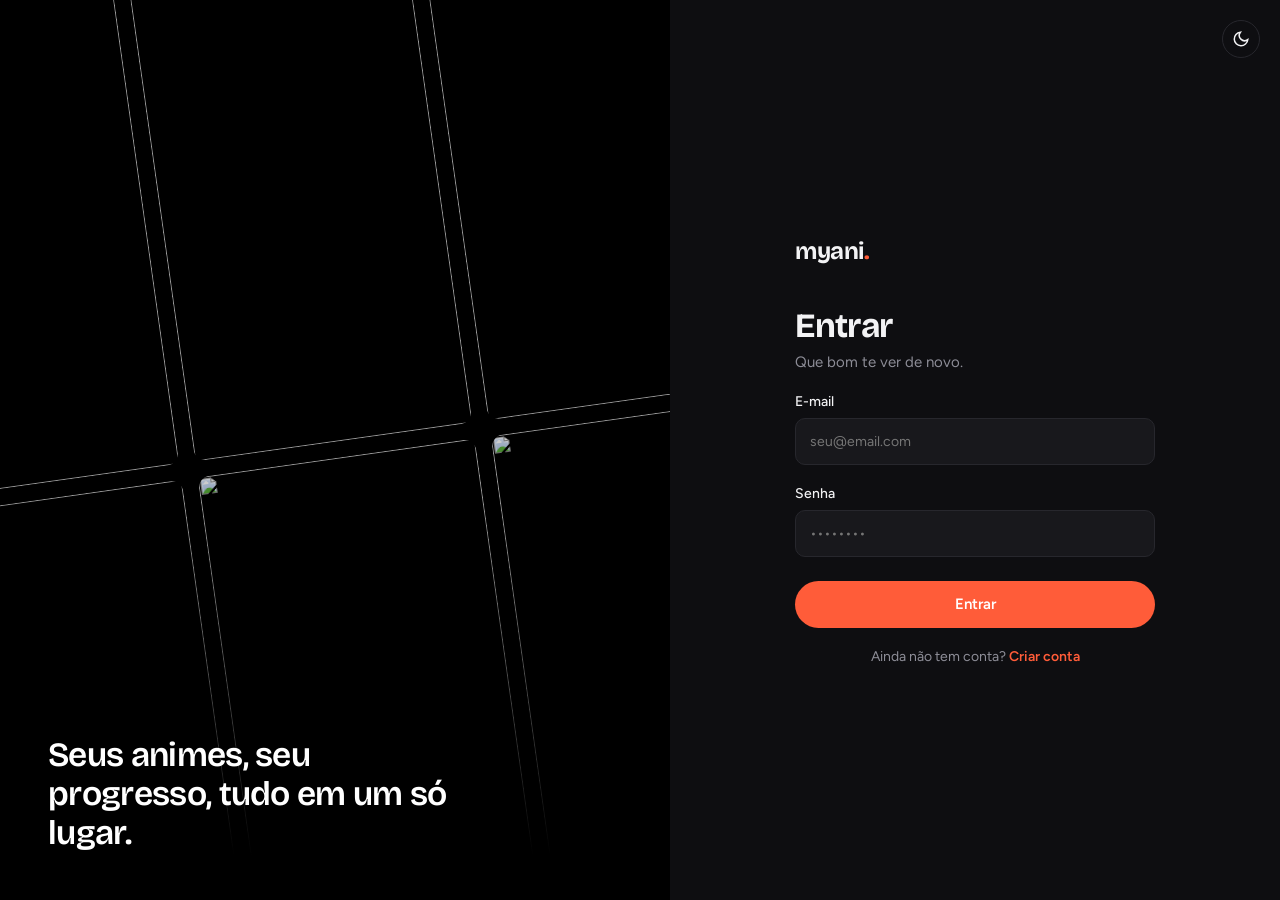
==== view/login.html @ 40cdc628 "feat: add list, login, register and profile views" ====
<!doctype html>
<html lang="pt-BR">
<head>
  <meta charset="utf-8">
  <meta name="viewport" content="width=device-width, initial-scale=1">
  <title>Entrar · Myani</title>
  <link rel="preconnect" href="https://fonts.googleapis.com">
  <link rel="preconnect" href="https://fonts.gstatic.com" crossorigin>
  <link href="https://fonts.googleapis.com/css2?family=Bricolage+Grotesque:opsz,wght@12..96,600;12..96,700&family=Figtree:wght@400;500;600&display=swap" rel="stylesheet">
  <link rel="stylesheet" href="css/main.css">
</head>
<body>
  <input type="checkbox" id="theme" hidden>

  <div class="auth">
    <aside class="auth__art">
      <div class="auth__collage">
        <img class="auth__collage-image" src="https://s4.anilist.co/file/anilistcdn/media/anime/cover/large/bx21-ELSYx3yMPcKM.jpg" alt="">
        <img class="auth__collage-image" src="https://s4.anilist.co/file/anilistcdn/media/anime/cover/large/bx20-dE6UHbFFg1A5.jpg" alt="">
        <img class="auth__collage-image" src="https://s4.anilist.co/file/anilistcdn/media/anime/cover/large/bx269-d2GmRkJbMopq.png" alt="">
        <img class="auth__collage-image" src="https://s4.anilist.co/file/anilistcdn/media/anime/cover/large/bx33-PSwfE5B0gejI.jpg" alt="">
        <img class="auth__collage-image" src="https://s4.anilist.co/file/anilistcdn/media/anime/cover/large/bx11061-y5gsT1hoHuHw.png" alt="">
        <img class="auth__collage-image" src="https://s4.anilist.co/file/anilistcdn/media/anime/cover/large/bx5231-SuMNWJQQK8jl.png" alt="">
      </div>
      <p class="auth__tagline">Seus animes, seu progresso, tudo em um só lugar.</p>
    </aside>

    <main class="auth__main">
      <label class="theme-toggle auth__theme-toggle" for="theme" aria-label="Alternar tema">
        <svg class="theme-toggle__icon theme-toggle__icon--moon" viewBox="0 0 24 24"><path d="M21 12.8A9 9 0 1 1 11.2 3a7 7 0 0 0 9.8 9.8z"/></svg>
        <svg class="theme-toggle__icon theme-toggle__icon--sun" viewBox="0 0 24 24"><circle cx="12" cy="12" r="4"/><path d="M12 2v2M12 20v2M4.9 4.9l1.4 1.4M17.7 17.7l1.4 1.4M2 12h2M20 12h2M4.9 19.1l1.4-1.4M17.7 6.3l1.4-1.4"/></svg>
      </label>

      <form class="auth__form">
        <a class="logo auth__logo" href="index.html">myani<span class="logo__dot">.</span></a>
        <h1 class="auth__title">Entrar</h1>
        <p class="auth__subtitle">Que bom te ver de novo.</p>

        <label class="field">
          E-mail
          <input class="field__input" type="email" placeholder="seu@email.com" required>
        </label>
        <label class="field">
          Senha
          <input class="field__input" type="password" placeholder="••••••••" required>
        </label>

        <button class="btn auth__submit" type="submit">Entrar</button>
        <p class="auth__footer">Ainda não tem conta? <a class="auth__link" href="register.html">Criar conta</a></p>
      </form>
    </main>
  </div>
</body>
</html>
---- view/css/main.css ----
@import "base/variables.css";
@import "base/reset.css";
@import "base/layout.css";

@import "components/logo.css";
@import "components/topbar.css";
@import "components/theme-toggle.css";
@import "components/avatar.css";
@import "components/button.css";
@import "components/progress.css";
@import "components/section-head.css";
@import "components/tabs.css";
@import "components/card.css";
@import "components/field.css";

@import "pages/home.css";
@import "pages/auth.css";
@import "pages/profile.css";
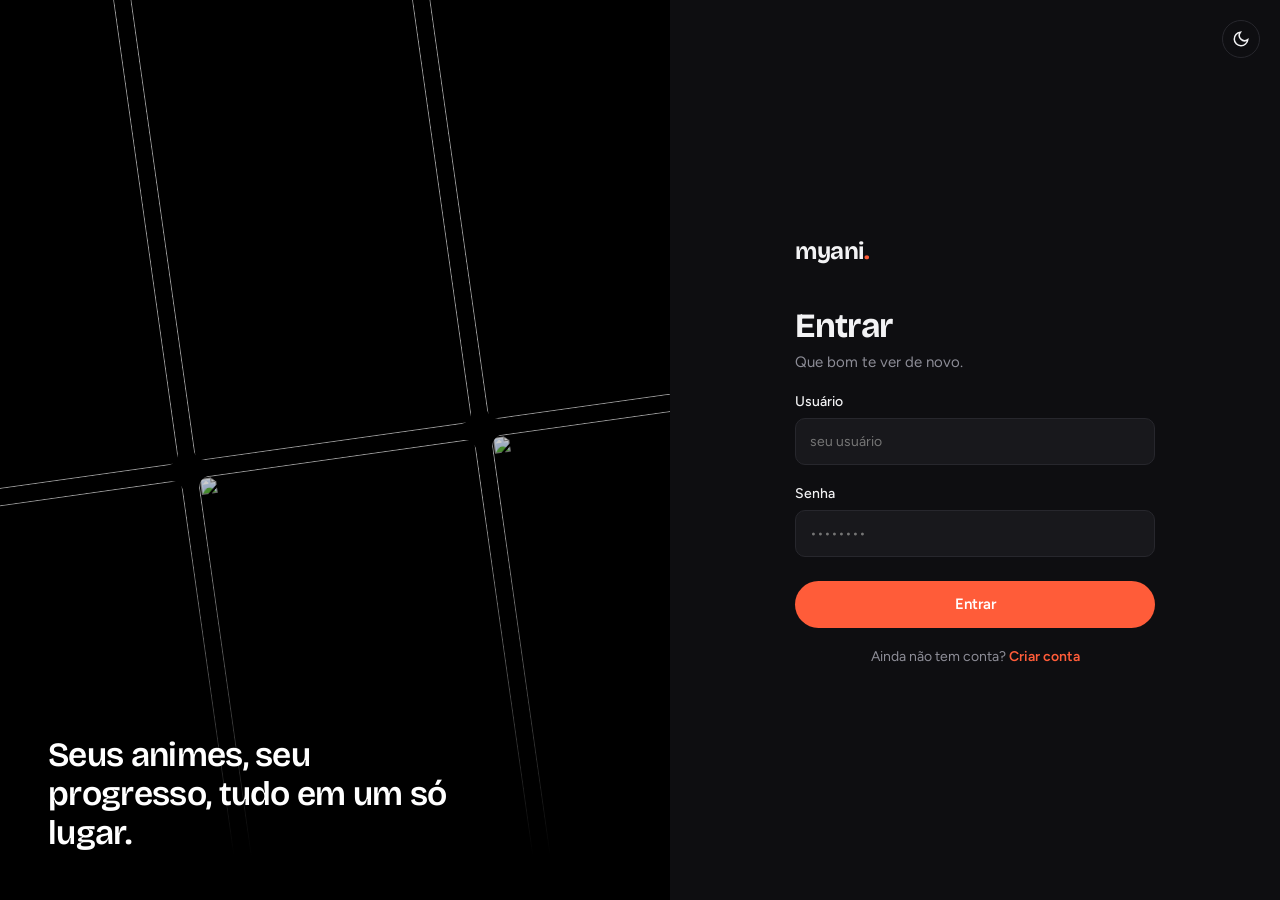
==== commit 41d197b9: "feat: add views generated to visualize" ====
--- a/view/login.html
+++ b/view/login.html
@@ -8,6 +8,8 @@
   <link rel="preconnect" href="https://fonts.gstatic.com" crossorigin>
   <link href="https://fonts.googleapis.com/css2?family=Bricolage+Grotesque:opsz,wght@12..96,600;12..96,700&family=Figtree:wght@400;500;600&display=swap" rel="stylesheet">
   <link rel="stylesheet" href="css/main.css">
+  <script src="js/api.js" defer></script>
+  <script src="js/login.js" defer></script>
 </head>
 <body>
   <input type="checkbox" id="theme" hidden>
@@ -31,19 +33,21 @@
         <svg class="theme-toggle__icon theme-toggle__icon--sun" viewBox="0 0 24 24"><circle cx="12" cy="12" r="4"/><path d="M12 2v2M12 20v2M4.9 4.9l1.4 1.4M17.7 17.7l1.4 1.4M2 12h2M20 12h2M4.9 19.1l1.4-1.4M17.7 6.3l1.4-1.4"/></svg>
       </label>
 
-      <form class="auth__form">
+      <form class="auth__form" id="login-form">
         <a class="logo auth__logo" href="index.html">myani<span class="logo__dot">.</span></a>
         <h1 class="auth__title">Entrar</h1>
         <p class="auth__subtitle">Que bom te ver de novo.</p>
 
         <label class="field">
-          E-mail
-          <input class="field__input" type="email" placeholder="seu@email.com" required>
+          Usuário
+          <input class="field__input" type="text" name="username" placeholder="seu usuário" required>
         </label>
         <label class="field">
           Senha
-          <input class="field__input" type="password" placeholder="••••••••" required>
+          <input class="field__input" type="password" name="password" placeholder="••••••••" required>
         </label>
+
+        <p class="auth__error" id="login-message"></p>
 
         <button class="btn auth__submit" type="submit">Entrar</button>
         <p class="auth__footer">Ainda não tem conta? <a class="auth__link" href="register.html">Criar conta</a></p>
--- a/view/css/main.css
+++ b/view/css/main.css
@@ -12,6 +12,11 @@
 @import "components/tabs.css";
 @import "components/card.css";
 @import "components/field.css";
+@import "components/search-panel.css";
+@import "components/user-card.css";
+@import "components/episode-list.css";
+@import "components/pagination.css";
+@import "components/status-message.css";
 
 @import "pages/home.css";
 @import "pages/auth.css";
